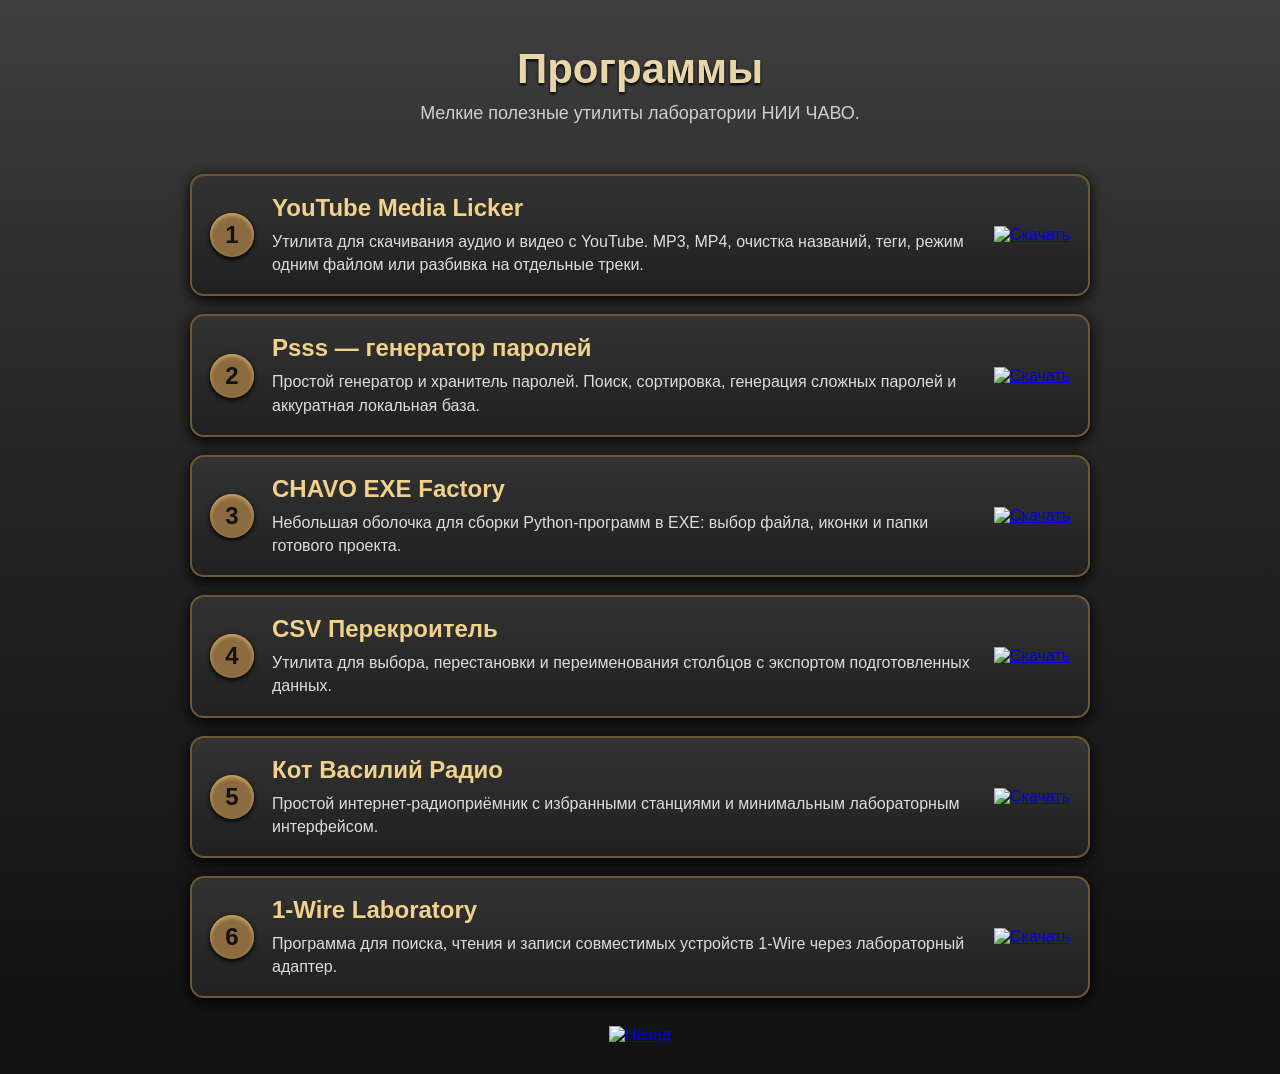
==== sft.html @ afcac9d2 "Add files via upload" ====
<!doctype html>
<html lang="ru">
<head>
    <meta charset="utf-8">
    <meta name="viewport" content="width=device-width, initial-scale=1">
    <title>Программы — НИИ ЧАВО LAB.</title>
    <link rel="stylesheet" href="style.css">
</head>
<body>

<div class="page">

    <header class="soft-header">
        <h1>Программы</h1>
        <p>Мелкие полезные утилиты лаборатории НИИ ЧАВО.</p>
    </header>

    <main class="soft-list">

        <section class="soft-card">
            <div class="soft-num">1</div>
            <div class="soft-text">
                <h2>YouTube Media Licker</h2>
                <p>
                    Утилита для скачивания аудио и видео с YouTube.
                    MP3, MP4, очистка названий, теги, режим одним файлом
                    или разбивка на отдельные треки.
                </p>
            </div>
            <a class="download-btn" href="files/youtube_media_licker.zip" title="Скачать YouTube Media Licker">
                <img src="img/dwn.png" alt="Скачать">
            </a>
        </section>

        <section class="soft-card">
            <div class="soft-num">2</div>
            <div class="soft-text">
                <h2>Psss — генератор паролей</h2>
                <p>
                    Простой генератор и хранитель паролей.
                    Поиск, сортировка, генерация сложных паролей
                    и аккуратная локальная база.
                </p>
            </div>
            <a class="download-btn" href="files/psss.zip" title="Скачать Psss">
                <img src="img/dwn.png" alt="Скачать">
            </a>
        </section>


        <section class="soft-card">
            <div class="soft-num">3</div>
            <div class="soft-text">
                <h2>CHAVO EXE Factory</h2>
                <p>Небольшая оболочка для сборки Python-программ в EXE: выбор файла, иконки и папки готового проекта.</p>
            </div>
            <a class="download-btn" href="files/chavo_exe_factory.zip" title="Скачать CHAVO EXE Factory">
                <img src="img/dwn.png" alt="Скачать">
            </a>
        </section>

        <section class="soft-card">
            <div class="soft-num">4</div>
            <div class="soft-text">
                <h2>CSV Перекроитель</h2>
                <p>Утилита для выбора, перестановки и переименования столбцов с экспортом подготовленных данных.</p>
            </div>
            <a class="download-btn" href="files/csv_rebuilder.zip" title="Скачать CSV Перекроитель">
                <img src="img/dwn.png" alt="Скачать">
            </a>
        </section>

        <section class="soft-card">
            <div class="soft-num">5</div>
            <div class="soft-text">
                <h2>Кот Василий Радио</h2>
                <p>Простой интернет-радиоприёмник с избранными станциями и минимальным лабораторным интерфейсом.</p>
            </div>
            <a class="download-btn" href="files/kot_vasiliy_radio.zip" title="Скачать Кот Василий Радио">
                <img src="img/dwn.png" alt="Скачать">
            </a>
        </section>

        <section class="soft-card">
            <div class="soft-num">6</div>
            <div class="soft-text">
                <h2>1-Wire Laboratory</h2>
                <p>Программа для поиска, чтения и записи совместимых устройств 1-Wire через лабораторный адаптер.</p>
            </div>
            <a class="download-btn" href="files/onewire_lab.zip" title="Скачать 1-Wire Laboratory">
                <img src="img/dwn.png" alt="Скачать">
            </a>
        </section>

    </main>

    <div class="back-box">
        <a href="index.html"><img src="img/bkp.png" class="back-btn" alt="Назад"></a>
    </div>

</div>

</body>
</html>
---- style.css ----
body{
margin:0;
font-family:Arial,sans-serif;
color:#ddd;
text-align:center;
background:linear-gradient(180deg,#3f3f3f,#2b2b2b 30%,#1e1e1e 60%,#111);
}

.header{padding:20px;}

.tema{
max-width:260px;
display:block;
margin:auto;
}

.logo{
max-width:500px;
display:block;
margin:20px auto;
}

.menu{
display:flex;
justify-content:center;
gap:30px;
flex-wrap:wrap;
max-width:1200px;
margin:auto;
}

.item{
text-align:center;
}

.item a{
text-decoration:none;
color:#ddd;
}

.item img{
max-width:180px;
cursor:pointer;
transition:0.2s;
}

.item img:hover{
transform:scale(1.05);
}

.footer{
margin-top:40px;
padding:20px;
}

.mail{width:48px;}

hr{border:1px solid #555;}


/* ===== Программы / sft.html ===== */

.page{
max-width:1100px;
margin:0 auto;
padding:20px;
}

.soft-header{
padding:25px 10px 10px;
}

.soft-header h1{
font-size:42px;
margin:0 0 10px;
color:#e8d6a8;
text-shadow:0 2px 3px #000;
}

.soft-header p{
font-size:18px;
color:#cfcfcf;
margin:0 0 20px;
}

.soft-list{
display:flex;
flex-direction:column;
gap:18px;
margin:20px auto;
max-width:900px;
}

.soft-card{
display:flex;
align-items:center;
gap:18px;
padding:18px;
background:linear-gradient(180deg,#333,#202020);
border:2px solid #6f5634;
border-radius:14px;
box-shadow:0 4px 14px #000;
text-align:left;
}

.soft-num{
min-width:44px;
height:44px;
line-height:44px;
text-align:center;
border-radius:50%;
background:#8b6b3f;
color:#111;
font-size:24px;
font-weight:bold;
box-shadow:inset 0 2px 4px #d6b36d, 0 2px 5px #000;
}

.soft-text{
flex:1;
}

.soft-text h2{
margin:0 0 8px;
color:#f0d28a;
font-size:24px;
}

.soft-text p{
margin:0;
line-height:1.45;
color:#ddd;
}

.download-btn img{
width:56px;
height:56px;
object-fit:contain;
transition:0.2s;
}

.download-btn img:hover{
transform:scale(1.08);
}

.back-box{
text-align:center;
margin:28px 0 10px;
}

.back-btn{
width:64px;
height:64px;
object-fit:contain;
transition:0.2s;
}

.back-btn:hover{
transform:scale(1.08);
}

@media(max-width:650px){
.soft-card{
flex-direction:column;
text-align:center;
}

.soft-text{
text-align:center;
}
}

/* ===== Музей и проекты ===== */
.section-header{
display:flex;
align-items:center;
justify-content:center;
gap:22px;
padding:22px 10px 12px;
text-align:left;
}

.section-header .menu-icon{
width:110px;
max-height:110px;
object-fit:contain;
}

.section-header h1{
margin:0 0 8px;
font-size:40px;
color:#e8d6a8;
text-shadow:0 2px 3px #000;
}

.section-header p{
margin:0;
max-width:680px;
line-height:1.45;
color:#cfcfcf;
}

.note-grid{
display:grid;
grid-template-columns:repeat(2,minmax(0,1fr));
gap:20px;
max-width:950px;
margin:24px auto;
}

.note-card{
position:relative;
padding:22px;
text-align:left;
background:linear-gradient(145deg,#363636,#1d1d1d);
border:2px solid #6f5634;
border-radius:14px;
box-shadow:0 5px 16px #000;
}

.note-card h2{
margin:10px 0;
color:#f0d28a;
font-size:24px;
}

.note-card p{
margin:0;
line-height:1.55;
color:#ddd;
}

.note-label{
display:inline-block;
padding:5px 9px;
font-size:13px;
font-weight:bold;
letter-spacing:.4px;
color:#17120b;
background:#b28a4e;
border-radius:6px;
box-shadow:inset 0 1px 2px #ead29a;
}

.note-meta{
margin-top:18px;
padding-top:12px;
border-top:1px solid #555;
font-size:13px;
color:#aaa;
}

.note-placeholder{
border-style:dashed;
opacity:.78;
}

.back{
display:inline-flex;
align-items:center;
gap:10px;
margin:25px auto 10px;
color:#ddd;
text-decoration:none;
}

.back img{
width:58px;
height:58px;
object-fit:contain;
transition:.2s;
}

.back:hover img{
transform:scale(1.08);
}

@media(max-width:700px){
.section-header{
flex-direction:column;
text-align:center;
}

.section-header h1{
font-size:34px;
}

.note-grid{
grid-template-columns:1fr;
}
}

/* ===== Вселенная Такс: галерея с увеличением ===== */
.gallery{
display:grid;
grid-template-columns:repeat(4,minmax(0,1fr));
gap:18px;
max-width:1000px;
margin:24px auto;
}

.gallery-item{
padding:8px;
border:2px solid #6f5634;
border-radius:12px;
background:linear-gradient(145deg,#363636,#1d1d1d);
box-shadow:0 4px 13px #000;
cursor:pointer;
overflow:hidden;
}

.gallery-item .thumb{
display:block;
width:100%;
height:190px;
object-fit:cover;
border-radius:7px;
transition:transform .25s ease, filter .25s ease;
}

.gallery-item:hover .thumb,
.gallery-item:focus-visible .thumb{
transform:scale(1.045);
filter:brightness(1.08);
}

.gallery-item:focus-visible{
outline:3px solid #e8c273;
outline-offset:3px;
}

.no-scroll{overflow:hidden;}

.lightbox{
position:fixed;
inset:0;
z-index:9999;
dis:flex;
align-items:center;
justify-content:center;
padding:26px 82px;
background:rgba(0,0,0,.84);
opacity:0;
visibility:hidden;
transition:opacity .25s ease, visibility .25s ease;
}

.lightbox.open{
opacity:1;
visibility:visible;
}

.lightbox-content{
margin:0;
max-width:min(1100px,86vw);
max-height:90vh;
dis:flex;
flex-direction:column;
align-items:center;
transform:scale(.94);
transition:transform .25s ease;
}

.lightbox.open .lightbox-content{transform:scale(1);}

.lightbox-content img{
dis:block;
max-width:100%;
max-height:80vh;
object-fit:contain;
border:3px solid #8b6b3f;
border-radius:10px;
background:#111;
box-shadow:0 10px 34px #000;
}

.lightbox-content figcaption{
margin-top:12px;
padding:8px 16px;
color:#f0d28a;
font-size:18px;
background:rgba(28,28,28,.92);
border:1px solid #6f5634;
border-radius:8px;
}

.lightbox-arrow,
.lightbox-close{
position:absolute;
border:0;
color:#f1d89c;
background:rgba(32,32,32,.72);
cursor:pointer;
transition:background .2s ease, transform .2s ease;
}

.lightbox-arrow{
top:50%;
width:58px;
height:76px;
margin-top:-38px;
font-size:46px;
border:1px solid #80643d;
border-radius:10px;
}

.lightbox-prev{left:18px;}
.lightbox-next{right:18px;}

.lightbox-close{
top:14px;
right:18px;
width:48px;
height:48px;
font-size:38px;
line-height:42px;
border:1px solid #80643d;
border-radius:50%;
}

.lightbox-arrow:hover,
.lightbox-close:hover,
.lightbox-arrow:focus-visible,
.lightbox-close:focus-visible{
background:#6f5634;
transform:scale(1.06);
outline:none;
}

@media(max-width:820px){
.gallery{grid-template-columns:repeat(2,minmax(0,1fr));}
.lightbox{padding:62px 14px 20px;}
.lightbox-arrow{
top:auto;
bottom:14px;
width:62px;
height:50px;
margin:0;
font-size:34px;
}
.lightbox-prev{left:calc(50% - 74px);}
.lightbox-next{right:calc(50% - 74px);}
.lightbox-content img{max-height:70vh;}
}

@media(max-width:480px){
.gallery{grid-template-columns:1fr;}
.gallery-item .thumb{height:auto;max-height:280px;}
}

.gallery-status{
    margin:0 0 18px;
    text-align:center;
    color:#c9c1ae;
    font-size:15px;
}
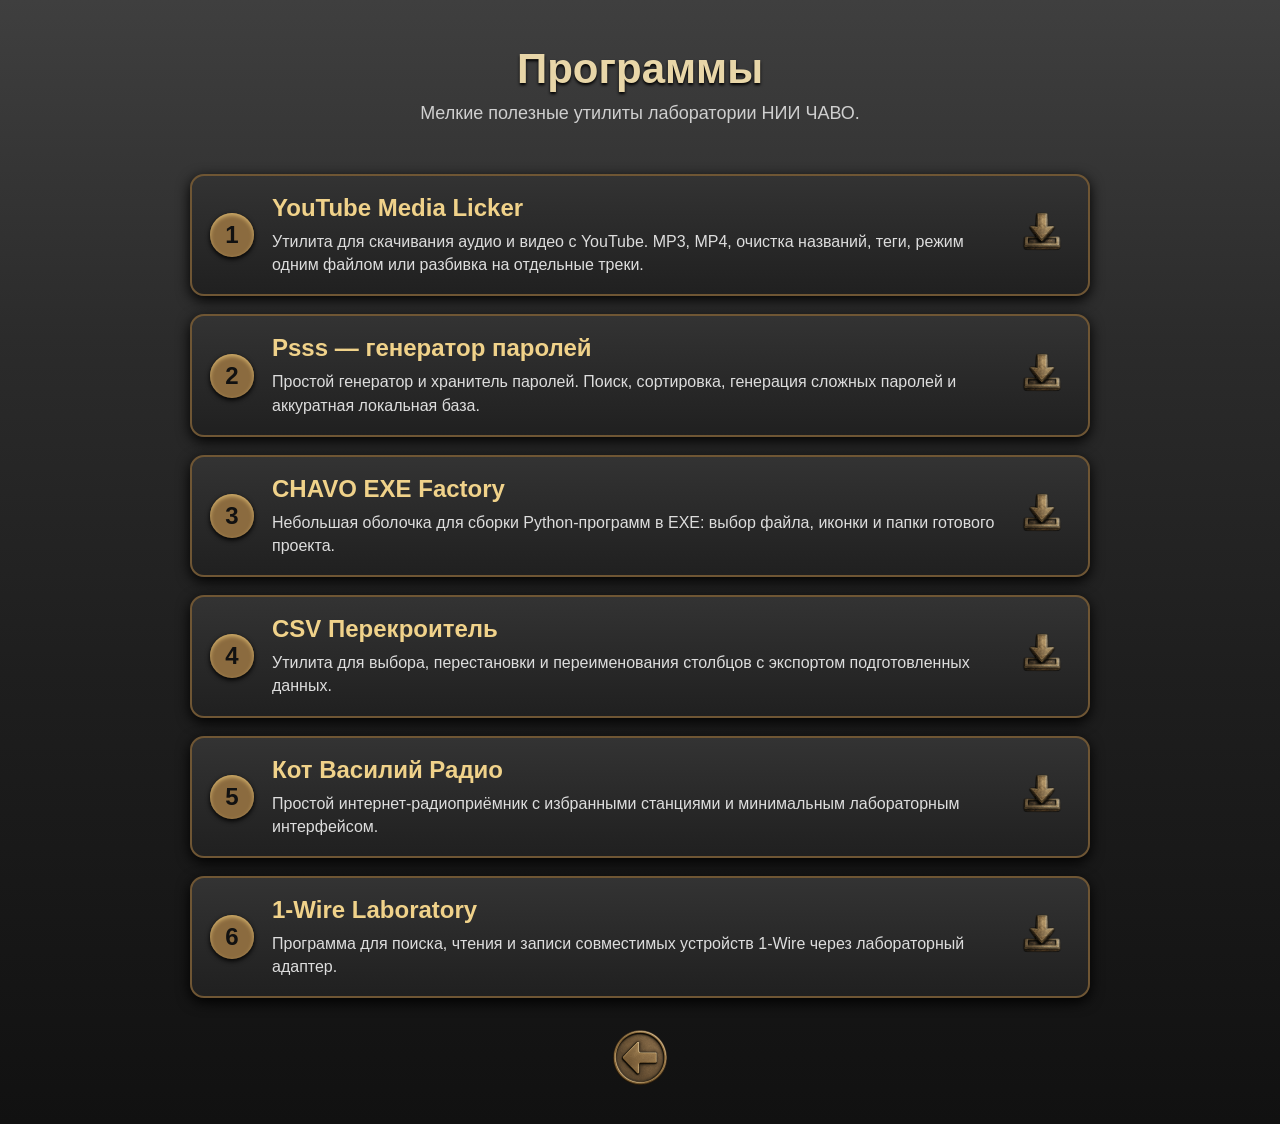
==== commit c065cc9e: "Add files via upload" ====
--- a/sft.html
+++ b/sft.html
@@ -27,7 +27,7 @@
                     или разбивка на отдельные треки.
                 </p>
             </div>
-            <a class="download-btn" href="files/youtube_media_licker.zip" title="Скачать YouTube Media Licker">
+            <a class="download-btn" href="releases/download/v2/YouTube_Media_Licker.zip" title="Скачать YouTube Media Licker">
                 <img src="img/dwn.png" alt="Скачать">
             </a>
         </section>
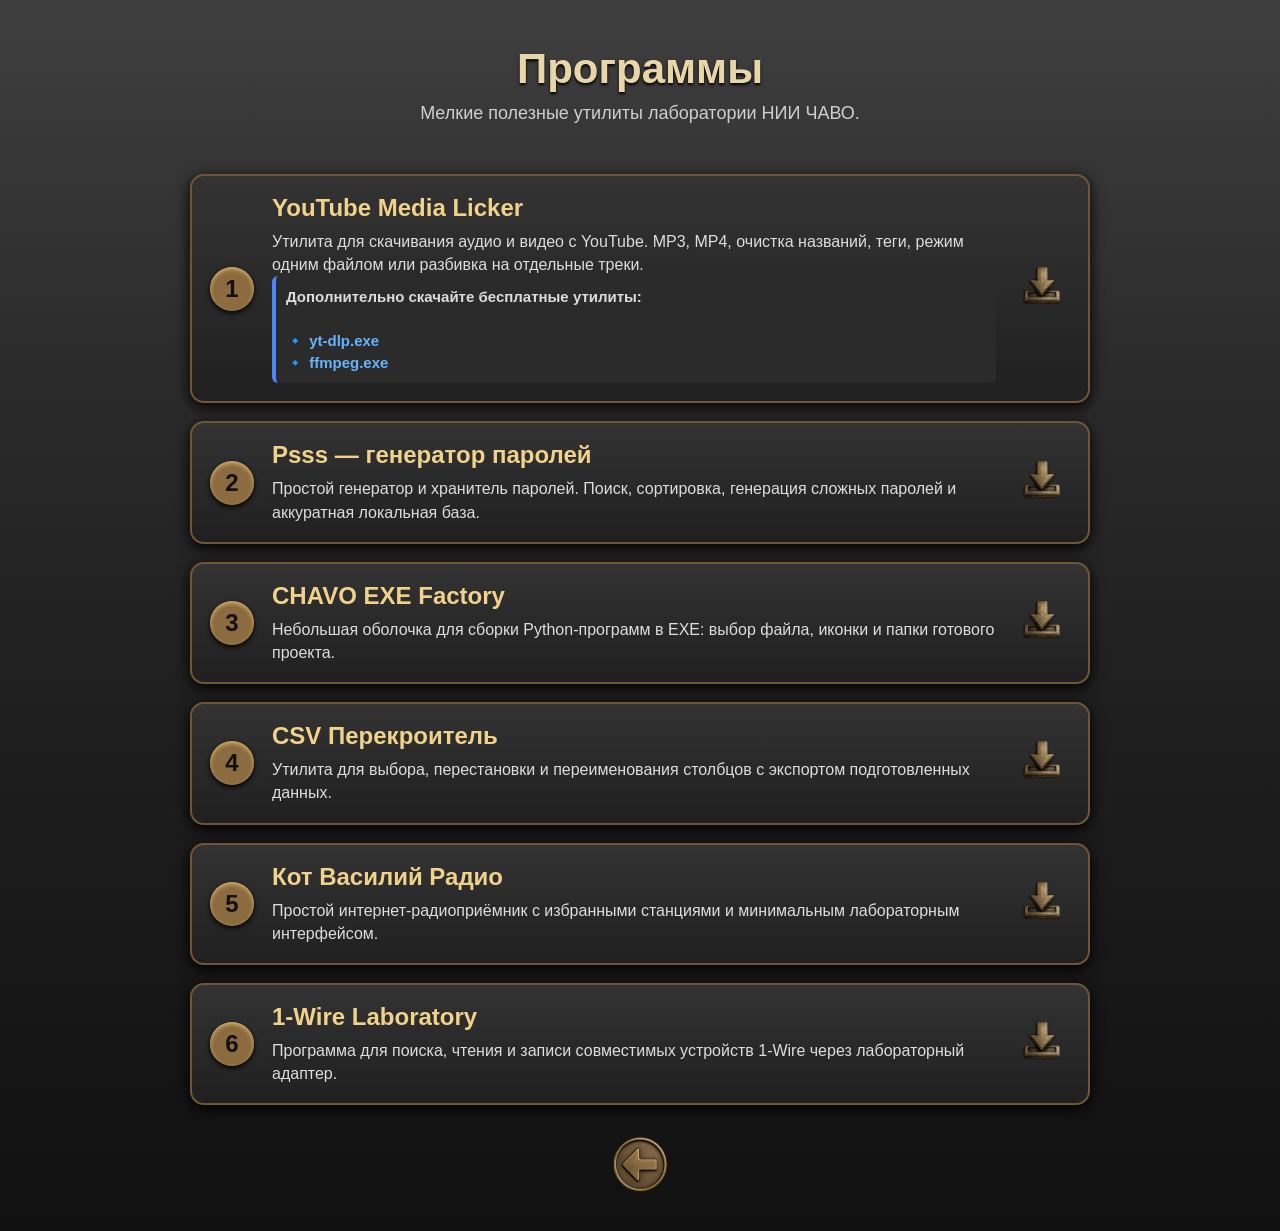
==== commit 67b3a26a: "Add files via upload" ====
--- a/sft.html
+++ b/sft.html
@@ -25,11 +25,20 @@
                     Утилита для скачивания аудио и видео с YouTube.
                     MP3, MP4, очистка названий, теги, режим одним файлом
                     или разбивка на отдельные треки.
+                    
+                    <p class="deps">
+<strong>Дополнительно скачайте бесплатные утилиты:</strong><br><br>
+🔹 <a href="https://yt-dlp.ru.uptodown.com/windows" target="_blank" rel="noopener">yt-dlp.exe</a><br>
+🔹 <a href="https://www.gyan.dev/ffmpeg/builds/" target="_blank" rel="noopener">ffmpeg.exe</a>
+</p>
+                    
                 </p>
             </div>
-            <a class="download-btn" href="releases/download/v2/YouTube_Media_Licker.zip" title="Скачать YouTube Media Licker">
-                <img src="img/dwn.png" alt="Скачать">
-            </a>
+            <a class="download-btn"
+   href="https://github.com/niichavolab/niichavolab.github.io/releases/download/v2/YouTube_Media_Licker.zip"
+   title="Скачать YouTube Media Licker">
+    <img src="img/dwn.png" alt="Скачать">
+</a>
         </section>
 
         <section class="soft-card">
--- a/style.css
+++ b/style.css
@@ -454,3 +454,24 @@
     color:#c9c1ae;
     font-size:15px;
 }
+
+
+.deps{
+margin-top:12px;
+padding:10px;
+background:#2b2b2b;
+border-left:4px solid #4b86ff;
+border-radius:6px;
+font-size:15px;
+}
+
+.deps a{
+color:#66b3ff;
+text-decoration:none;
+font-weight:bold;
+}
+
+.deps a:hover{
+color:#ffd36b;
+text-decoration:underline;
+}
